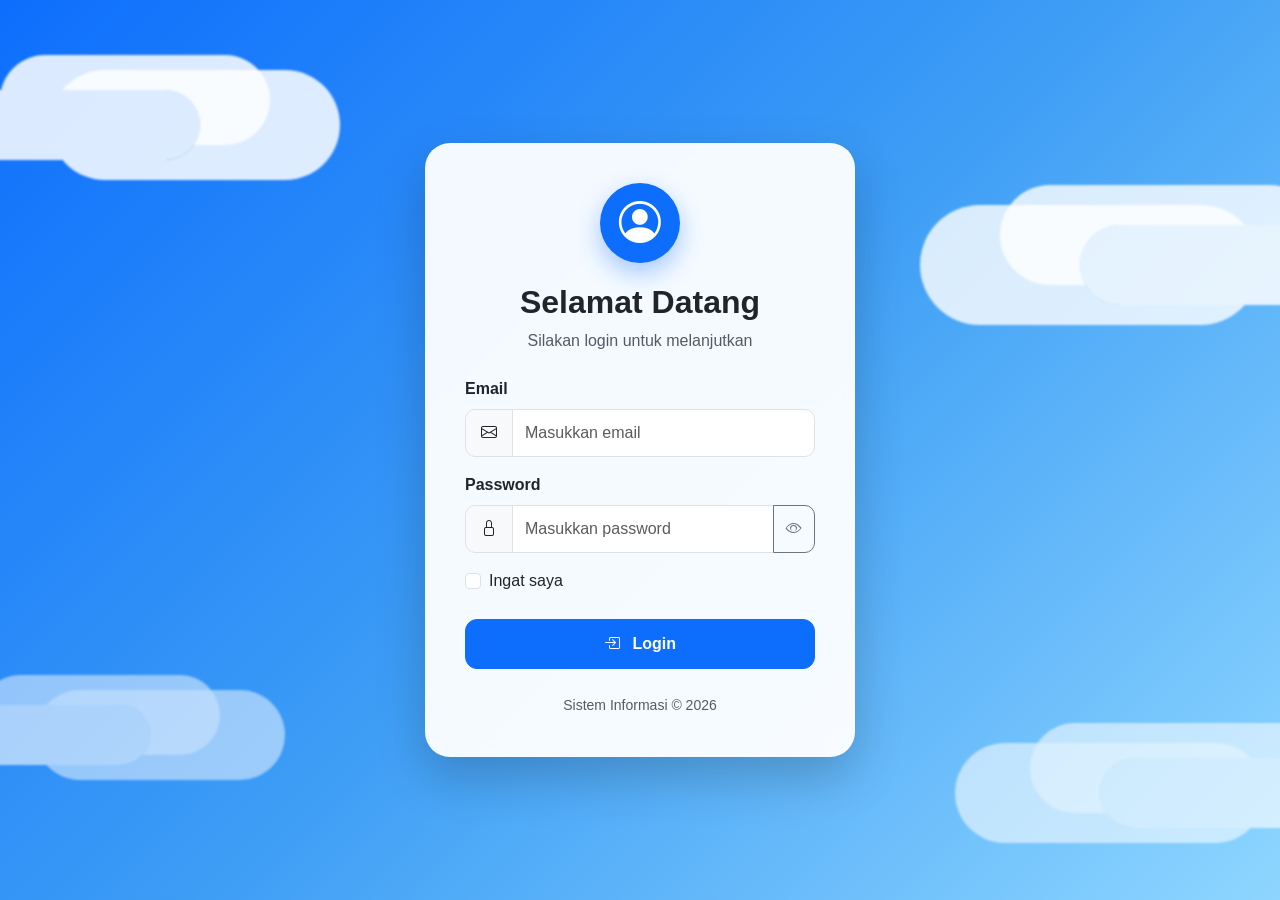
==== index.html @ dfc5f886 "part1 percobaan pertama" ====
<!DOCTYPE html>
<html lang="id">
<head>
    <meta charset="UTF-8">
    <meta name="viewport" content="width=device-width, initial-scale=1.0">

    <title>Login Sistem</title>

    <!-- Bootstrap 5 CSS -->
    <link
        href="https://cdn.jsdelivr.net/npm/bootstrap@5.3.3/dist/css/bootstrap.min.css"
        rel="stylesheet"
    >

    <!-- Bootstrap Icons -->
    <link
        rel="stylesheet"
        href="https://cdn.jsdelivr.net/npm/bootstrap-icons@1.11.3/font/bootstrap-icons.min.css"
    >

    <!-- CSS -->
    <link rel="stylesheet" href="style.css">
</head>

<body>

    <!-- Background Awan -->
    <div class="cloud cloud-1"></div>
    <div class="cloud cloud-2"></div>
    <div class="cloud cloud-3"></div>
    <div class="cloud cloud-4"></div>

    <main class="login-container">

        <div class="login-card">

            <!-- Logo / Icon -->
            <div class="login-icon">
                <i class="bi bi-person-circle"></i>
            </div>

            <h2 class="text-center fw-bold mb-2">
                Selamat Datang
            </h2>

            <p class="text-center text-muted mb-4">
                Silakan login untuk melanjutkan
            </p>

            <!-- Alert Bootstrap -->
            <div
                id="loginAlert"
                class="alert d-none"
                role="alert"
            ></div>

            <!-- Form Login -->
            <form id="loginForm">

                <!-- Email -->
                <div class="mb-3">
                    <label for="email" class="form-label fw-semibold">
                        Email
                    </label>

                    <div class="input-group">
                        <span class="input-group-text">
                            <i class="bi bi-envelope"></i>
                        </span>

                        <input
                            type="email"
                            class="form-control"
                            id="email"
                            placeholder="Masukkan email"
                            autocomplete="email"
                            required
                        >
                    </div>
                </div>

                <!-- Password -->
                <div class="mb-3">
                    <label for="password" class="form-label fw-semibold">
                        Password
                    </label>

                    <div class="input-group">
                        <span class="input-group-text">
                            <i class="bi bi-lock"></i>
                        </span>

                        <input
                            type="password"
                            class="form-control"
                            id="password"
                            placeholder="Masukkan password"
                            autocomplete="current-password"
                            required
                        >

                        <button
                            class="btn btn-outline-secondary"
                            type="button"
                            id="togglePassword"
                        >
                            <i class="bi bi-eye" id="eyeIcon"></i>
                        </button>
                    </div>
                </div>

                <!-- Remember Me -->
                <div class="d-flex justify-content-between align-items-center mb-4">

                    <div class="form-check">
                        <input
                            class="form-check-input"
                            type="checkbox"
                            id="rememberMe"
                        >

                        <label
                            class="form-check-label"
                            for="rememberMe"
                        >
                            Ingat saya
                        </label>
                    </div>

                </div>

                <!-- Tombol Login -->
                <button
                    type="submit"
                    class="btn btn-primary btn-login w-100"
                    id="loginButton"
                >
                    <i class="bi bi-box-arrow-in-right me-2"></i>
                    Login
                </button>

            </form>

            <div class="text-center mt-4">
                <small class="text-muted">
                    Sistem Informasi &copy; 2026
                </small>
            </div>

        </div>

    </main>

    <!-- Bootstrap 5 JS -->
    <script
        src="https://cdn.jsdelivr.net/npm/bootstrap@5.3.3/dist/js/bootstrap.bundle.min.js">
    </script>

    <!-- JavaScript -->
    <script src="script.js"></script>

</body>
</html>
---- style.css ----
/* =========================================
   RESET
========================================= */

* {
    box-sizing: border-box;
}

html,
body {
    width: 100%;
    min-height: 100%;
}

body {
    margin: 0;
    font-family: Arial, Helvetica, sans-serif;

    /* Background biru */
    background: linear-gradient(
        135deg,
        #0d6efd 0%,
        #3d9df5 50%,
        #8ed6ff 100%
    );

    overflow: hidden;
}


/* =========================================
   CONTAINER LOGIN
========================================= */

.login-container {
    min-height: 100vh;

    display: flex;
    align-items: center;
    justify-content: center;

    padding: 30px 15px;

    position: relative;
    z-index: 10;
}


/* =========================================
   LOGIN CARD
========================================= */

.login-card {
    width: 100%;
    max-width: 430px;

    background: rgba(255, 255, 255, 0.95);

    padding: 40px;

    border-radius: 25px;

    box-shadow:
        0 20px 50px rgba(0, 0, 0, 0.20);

    backdrop-filter: blur(10px);
}


/* =========================================
   ICON LOGIN
========================================= */

.login-icon {
    width: 80px;
    height: 80px;

    margin: 0 auto 20px;

    border-radius: 50%;

    display: flex;
    align-items: center;
    justify-content: center;

    background: #0d6efd;

    color: white;

    font-size: 42px;

    box-shadow:
        0 10px 25px rgba(13, 110, 253, 0.35);
}


/* =========================================
   FORM
========================================= */

.form-control {
    height: 48px;

    border-radius: 0 10px 10px 0;
}

.input-group-text {
    background: #f8f9fa;

    border-radius: 10px 0 0 10px;

    min-width: 48px;

    justify-content: center;
}

.input-group .btn {
    border-radius: 0 10px 10px 0;
}


/* =========================================
   BUTTON LOGIN
========================================= */

.btn-login {
    height: 50px;

    border-radius: 12px;

    font-weight: 600;

    transition: all 0.25s ease;
}

.btn-login:hover {
    transform: translateY(-2px);

    box-shadow:
        0 8px 20px rgba(13, 110, 253, 0.35);
}

.btn-login:active {
    transform: translateY(0);
}


/* =========================================
   ALERT
========================================= */

#loginAlert {
    border-radius: 10px;
}


/* =========================================
   AWAN
========================================= */

.cloud {
    position: absolute;

    background: rgba(255, 255, 255, 0.85);

    border-radius: 100px;

    z-index: 1;

    filter: blur(1px);
}


/* Awan 1 */

.cloud-1 {
    width: 250px;
    height: 70px;

    top: 10%;
    left: -50px;

    box-shadow:
        60px -25px 0 10px rgba(255, 255, 255, 0.85),
        120px 0 0 20px rgba(255, 255, 255, 0.85);
}


/* Awan 2 */

.cloud-2 {
    width: 300px;
    height: 80px;

    top: 25%;
    right: -100px;

    box-shadow:
        -70px -30px 0 10px rgba(255, 255, 255, 0.8),
        -140px 0 0 20px rgba(255, 255, 255, 0.8);
}


/* Awan 3 */

.cloud-3 {
    width: 220px;
    height: 60px;

    bottom: 15%;
    left: -70px;

    opacity: 0.7;

    box-shadow:
        60px -20px 0 10px rgba(255, 255, 255, 0.7),
        120px 0 0 15px rgba(255, 255, 255, 0.7);
}


/* Awan 4 */

.cloud-4 {
    width: 280px;
    height: 70px;

    bottom: 8%;
    right: -100px;

    opacity: 0.75;

    box-shadow:
        -60px -25px 0 10px rgba(255, 255, 255, 0.75),
        -130px 0 0 15px rgba(255, 255, 255, 0.75);
}


/* =========================================
   RESPONSIVE TABLET
========================================= */

@media (max-width: 768px) {

    .login-card {
        max-width: 400px;

        padding: 35px 30px;

        border-radius: 22px;
    }

    .cloud-1 {
        top: 5%;
    }

    .cloud-2 {
        top: 20%;
    }

}


/* =========================================
   RESPONSIVE HP
========================================= */

@media (max-width: 576px) {

    body {
        overflow-y: auto;
    }

    /* .login-container {
        min-height: 100vh;

        padding: 20px 15px;
    } */

    .login-card {
        width: %;

        padding: 30px 20px;

        border-radius: 20px;
    }

    .login-icon {
        width: 70px;
        height: 70px;

        font-size: 36px;
    }

    .login-card h2 {
        font-size: 24px;
    }

    /* .cloud {
        opacity: 0.5;
    }

    .cloud-1 {
        left: -150px;
    }

    .cloud-2 {
        right: -180px;
    }

    .cloud-3 {
        left: -150px;
    }

    .cloud-4 {
        right: -180px;
    }
} */


/* =========================================
   HP SANGAT KECIL
========================================= */

@media (max-width: 360px) {

    .login-card {
        padding: 25px 15px;
    }

    .login-icon {
        width: 60px;
        height: 60px;

        font-size: 30px;
    }

    .login-card h2 {
        font-size: 21px;
    }

    .login-card p {
        font-size: 14px;
    }

}
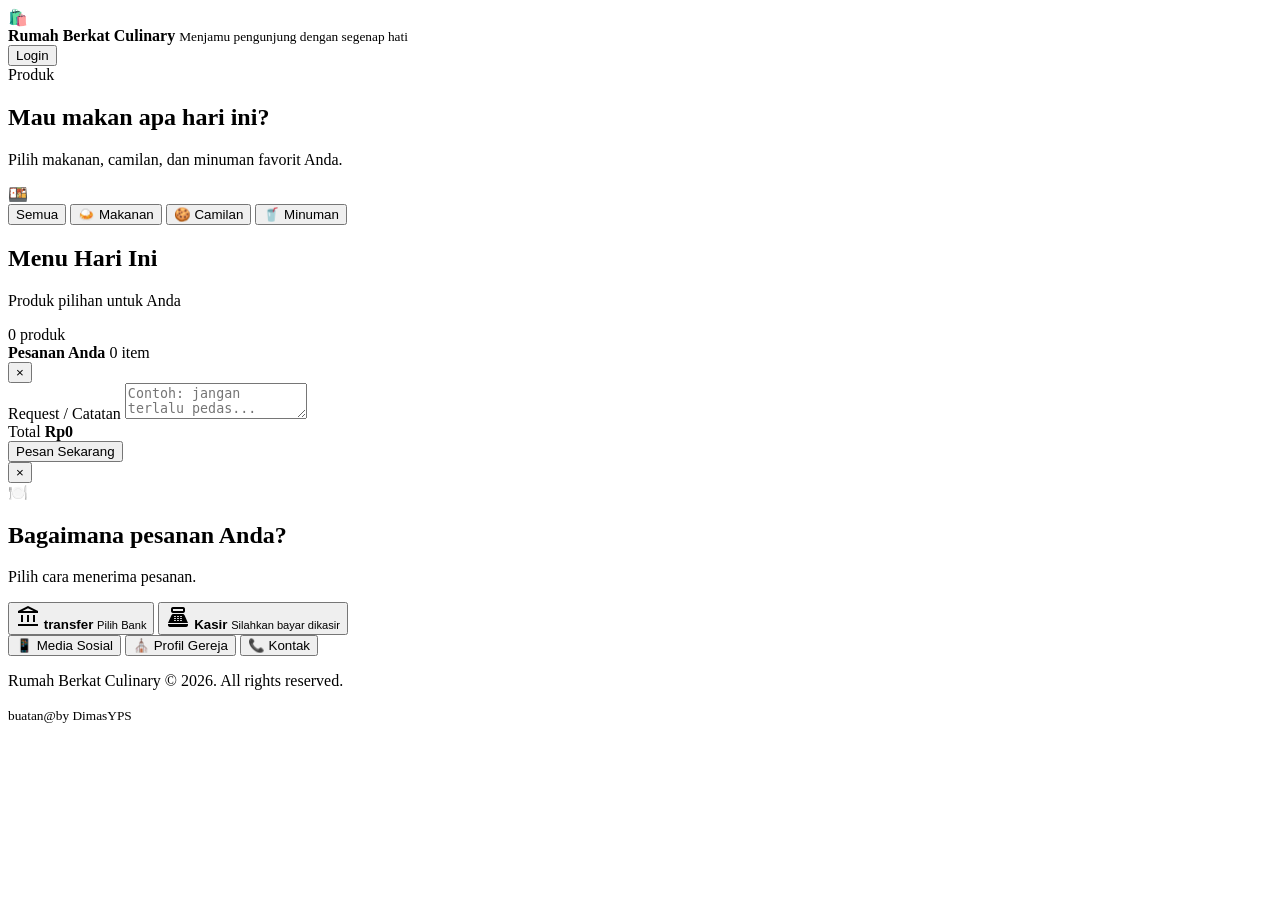
==== commit 25678cb4: "Add files via upload" ====
--- a/index.html
+++ b/index.html
@@ -1,163 +1,297 @@
 <!DOCTYPE html>
 <html lang="id">
+
 <head>
     <meta charset="UTF-8">
+
     <meta name="viewport" content="width=device-width, initial-scale=1.0">
 
-    <title>Login Sistem</title>
-
-    <!-- Bootstrap 5 CSS -->
-    <link
-        href="https://cdn.jsdelivr.net/npm/bootstrap@5.3.3/dist/css/bootstrap.min.css"
-        rel="stylesheet"
-    >
-
-    <!-- Bootstrap Icons -->
-    <link
-        rel="stylesheet"
-        href="https://cdn.jsdelivr.net/npm/bootstrap-icons@1.11.3/font/bootstrap-icons.min.css"
-    >
-
-    <!-- CSS -->
-    <link rel="stylesheet" href="style.css">
+    <title>🛎Rumah Berkat Culinary</title>
+
+    <link rel="stylesheet" href="assets/css/style-pengunjung.css">
+    <link href="https://fonts.googleapis.com/css2?family=Material+Symbols+Outlined" rel="stylesheet" />
+
+
 </head>
 
 <body>
 
-    <!-- Background Awan -->
-    <div class="cloud cloud-1"></div>
-    <div class="cloud cloud-2"></div>
-    <div class="cloud cloud-3"></div>
-    <div class="cloud cloud-4"></div>
-
-    <main class="login-container">
-
-        <div class="login-card">
-
-            <!-- Logo / Icon -->
-            <div class="login-icon">
-                <i class="bi bi-person-circle"></i>
-            </div>
-
-            <h2 class="text-center fw-bold mb-2">
-                Selamat Datang
+    <!-- pengunjung -->
+
+    <header class="market-header">
+
+        <div class="market-logo">
+            <span>🛍️</span>
+
+            <div>
+                <strong>Rumah Berkat Culinary</strong>
+                <small>Menjamu pengunjung dengan segenap hati</small>
+            </div>
+        </div>
+
+        <button type="button" class="login-top-button" onclick="window.location.href='pengunjung.html'">
+            Login
+        </button>
+
+    </header>
+
+
+    <!-- pengunjung -->
+
+    <main class="market-container">
+
+        <section class="hero">
+
+            <div class="hero-content">
+
+                <span class="hero-label">
+                    Produk
+                </span>
+
+                <h1>
+                    Mau makan apa hari ini?
+                </h1>
+
+                <p>
+                    Pilih makanan, camilan, dan minuman
+                    favorit Anda.
+                </p>
+
+            </div>
+
+            <div class="hero-icon">
+                🍱
+            </div>
+
+        </section>
+
+
+        <!-- pengunjung -->
+
+        <div class="category-list">
+
+            <button class="category active" onclick="filterProduct('semua')">
+                Semua
+            </button>
+
+            <button class="category" onclick="filterProduct('makanan')">
+                🍛 Makanan
+            </button>
+
+            <button class="category" onclick="filterProduct('camilan')">
+                🍪 Camilan
+            </button>
+
+            <button class="category" onclick="filterProduct('minuman')">
+                🥤 Minuman
+            </button>
+
+        </div>
+
+
+        <!-- pengunjung -->
+
+        <section class="product-section">
+
+            <div class="section-title">
+
+                <div>
+                    <h2>Menu Hari Ini</h2>
+
+                    <p>
+                        Produk pilihan untuk Anda
+                    </p>
+                </div>
+
+                <span id="productCount">
+                    0 produk
+                </span>
+
+            </div>
+
+
+            <div id="productGrid" class="product-grid">
+            </div>
+
+        </section>
+
+        <section id="visitorOrderStatus" class="visitor-order-status" hidden>
+            <div class="status-icon" id="visitorStatusIcon">&#9203;</div>
+            <div>
+                <span class="status-label">Status pesanan</span>
+                <h2 id="visitorStatusTitle">Menunggu pembayaran</h2>
+                <p id="visitorStatusMessage">Silakan lakukan pembayaran di kasir.</p>
+            </div>
+            <div id="visitorReceipt" class="visitor-receipt" hidden></div>
+        </section>
+
+    </main>
+
+
+    <!-- pengunjung -->
+    <!-- Panel pesanan muncul dari bawah -->
+
+    <div id="orderPanel" class="order-panel">
+
+        <div class="order-panel-header">
+
+            <div>
+                <strong>Pesanan Anda</strong>
+
+                <span id="cartCount">
+                    0 item
+                </span>
+            </div>
+
+            <button onclick="closeOrderPanel()" class="close-panel">
+                ×
+            </button>
+
+        </div>
+
+
+        <div id="cartItems" class="cart-items">
+        </div>
+
+
+        <!-- pengunjung -->
+
+        <div class="request-box">
+
+            <label>
+                Request / Catatan
+            </label>
+
+            <textarea id="orderRequest" placeholder="Contoh: jangan terlalu pedas..."></textarea>
+
+        </div>
+
+        <div class="cart-total">
+
+            <span>Total</span>
+
+            <strong id="cartTotal">
+                Rp0
+            </strong>
+
+        </div>
+
+
+        <button class="order-button" onclick="showOrderType()">
+            Pesan Sekarang
+        </button>
+
+    </div>
+
+
+    <!-- pengunjung -->
+
+    <div id="orderTypeModal" class="modal">
+
+        <div class="modal-card">
+
+            <button class="modal-close" onclick="closeOrderType()">
+                ×
+            </button>
+
+            <div class="modal-icon">
+                🍽️
+            </div>
+
+            <h2>
+                Bagaimana pesanan Anda?
             </h2>
 
-            <p class="text-center text-muted mb-4">
-                Silakan login untuk melanjutkan
+            <p>
+                Pilih cara menerima pesanan.
             </p>
 
-            <!-- Alert Bootstrap -->
-            <div
-                id="loginAlert"
-                class="alert d-none"
-                role="alert"
-            ></div>
-
-            <!-- Form Login -->
-            <form id="loginForm">
-
-                <!-- Email -->
-                <div class="mb-3">
-                    <label for="email" class="form-label fw-semibold">
-                        Email
-                    </label>
-
-                    <div class="input-group">
-                        <span class="input-group-text">
-                            <i class="bi bi-envelope"></i>
-                        </span>
-
-                        <input
-                            type="email"
-                            class="form-control"
-                            id="email"
-                            placeholder="Masukkan email"
-                            autocomplete="email"
-                            required
-                        >
-                    </div>
-                </div>
-
-                <!-- Password -->
-                <div class="mb-3">
-                    <label for="password" class="form-label fw-semibold">
-                        Password
-                    </label>
-
-                    <div class="input-group">
-                        <span class="input-group-text">
-                            <i class="bi bi-lock"></i>
-                        </span>
-
-                        <input
-                            type="password"
-                            class="form-control"
-                            id="password"
-                            placeholder="Masukkan password"
-                            autocomplete="current-password"
-                            required
-                        >
-
-                        <button
-                            class="btn btn-outline-secondary"
-                            type="button"
-                            id="togglePassword"
-                        >
-                            <i class="bi bi-eye" id="eyeIcon"></i>
-                        </button>
-                    </div>
-                </div>
-
-                <!-- Remember Me -->
-                <div class="d-flex justify-content-between align-items-center mb-4">
-
-                    <div class="form-check">
-                        <input
-                            class="form-check-input"
-                            type="checkbox"
-                            id="rememberMe"
-                        >
-
-                        <label
-                            class="form-check-label"
-                            for="rememberMe"
-                        >
-                            Ingat saya
-                        </label>
-                    </div>
-
-                </div>
-
-                <!-- Tombol Login -->
-                <button
-                    type="submit"
-                    class="btn btn-primary btn-login w-100"
-                    id="loginButton"
-                >
-                    <i class="bi bi-box-arrow-in-right me-2"></i>
-                    Login
-                </button>
-
-            </form>
-
-            <div class="text-center mt-4">
-                <small class="text-muted">
-                    Sistem Informasi &copy; 2026
+
+            <div class="order-type-grid">
+
+                <button onclick="selectOrderType('delivery')" class="order-type">
+
+                    <span class="material-symbols-outlined">
+                        account_balance
+                    </span>
+
+                    <strong>
+                        transfer
+                    </strong>
+
+                    <small>
+                        Pilih Bank
+                    </small>
+
+                </button>
+
+
+                <button onclick="selectOrderType('pay_kasir')" class="order-type">
+
+                    <span class="material-symbols-outlined">
+                        point_of_sale
+                    </span>
+
+                    <strong>
+                        Kasir
+                    </strong>
+
+                    <small>
+                        Silahkan bayar dikasir
+                    </small>
+
+                </button>
+
+            </div>
+
+        </div>
+
+    </div>
+
+    <!-- FOOTER -->
+
+    <footer class="site-footer">
+
+        <div class="footer-container">
+
+            <div class="footer-menu">
+
+                <button type="button" onclick="openFooterPage('media')">
+                    📱
+                    <span>Media Sosial</span>
+                </button>
+
+                <button type="button" onclick="openFooterPage('profil')">
+                    ⛪
+                    <span>Profil Gereja</span>
+                </button>
+
+                <button type="button" onclick="openFooterPage('kontak')">
+                    📞
+                    <span>Kontak</span>
+                </button>
+
+            </div>
+
+            <div class="footer-divider"></div>
+
+            <div class="footer-bottom">
+
+                <p>
+                    Rumah Berkat Culinary &copy; 2026. All rights reserved.
+                </p>
+
+                <small>
+                    buatan@by DimasYPS
                 </small>
-            </div>
-
-        </div>
-
-    </main>
-
-    <!-- Bootstrap 5 JS -->
-    <script
-        src="https://cdn.jsdelivr.net/npm/bootstrap@5.3.3/dist/js/bootstrap.bundle.min.js">
-    </script>
-
-    <!-- JavaScript -->
-    <script src="script.js"></script>
+
+            </div>
+
+        </div>
+
+    </footer>
+    <script src="assets/js/pengunjung.js"></script>
 
 </body>
+
 </html>
